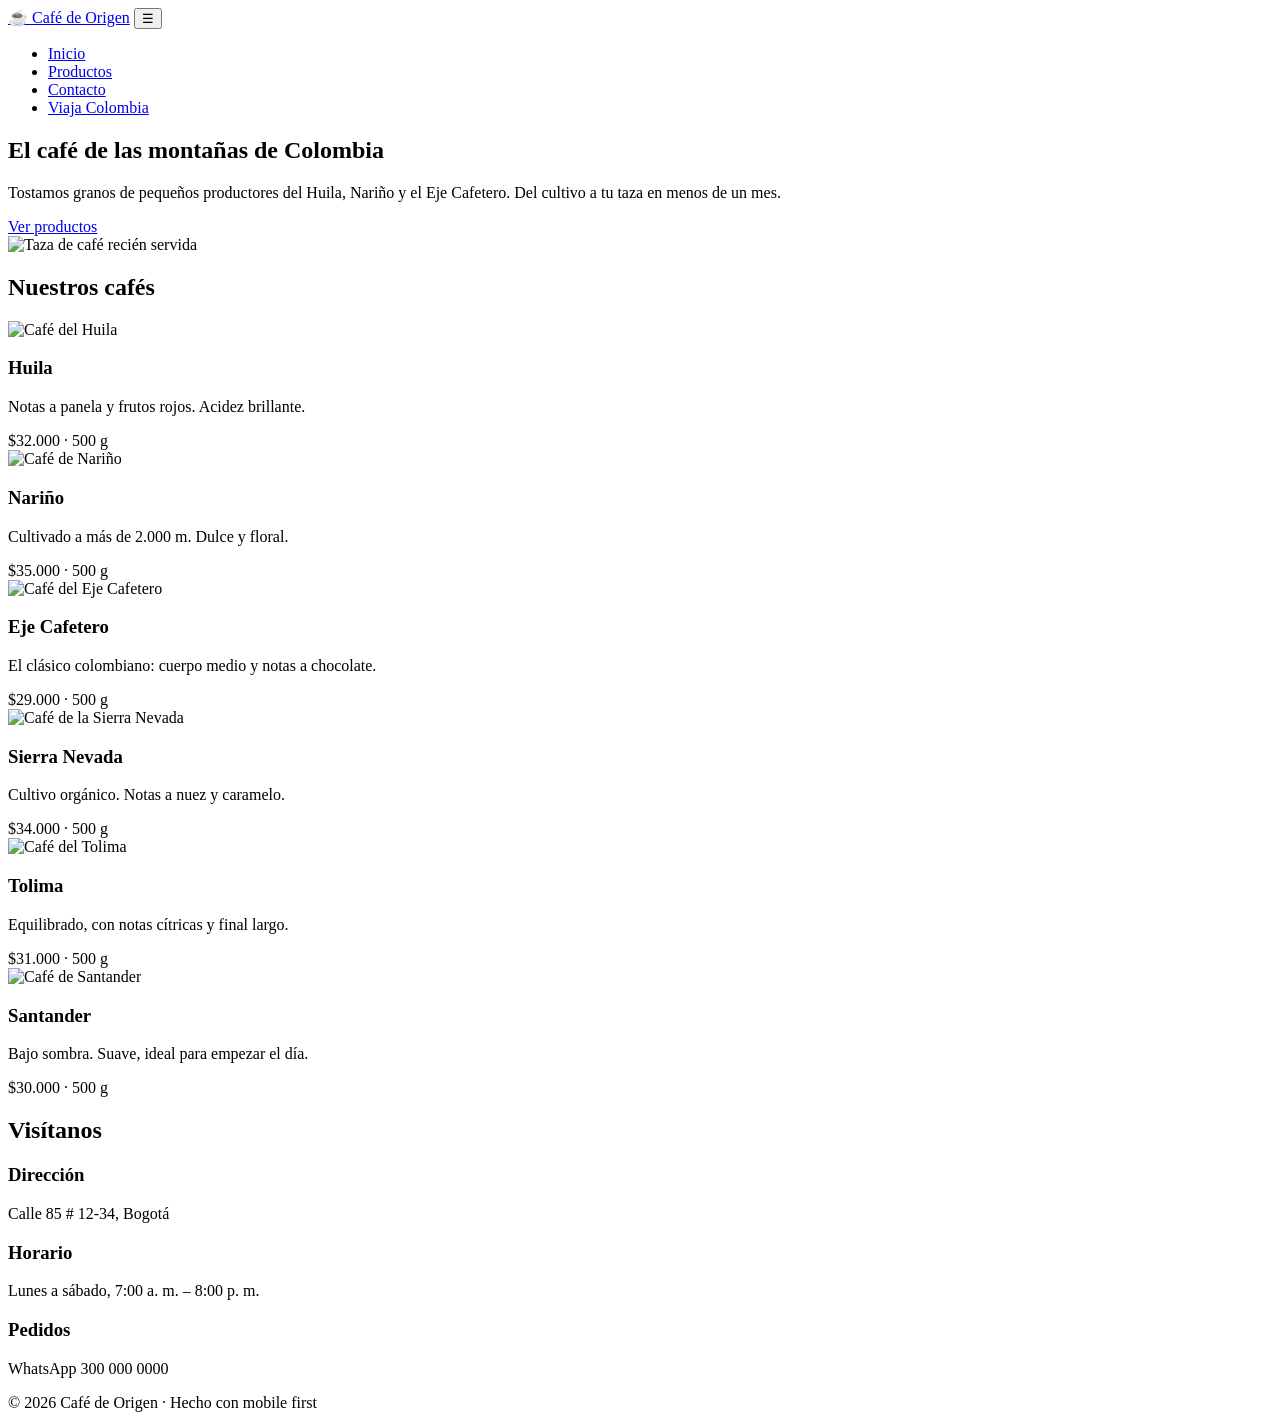
==== index.html @ 72e5ef97 "fin" ====
<!DOCTYPE html>
<html lang="es">
<head>
  <meta charset="UTF-8">
  <meta name="viewport" content="width=device-width, initial-scale=1.0">
  <title>Café de Origen</title>
  <link rel="stylesheet" href="css/styles.css">
  <script src="js/menu.js" defer></script>
</head>
<body>

  <header class="header">
    <div class="contenedor header__contenido">
      <a href="#inicio" class="logo">☕ Café de Origen</a>

      <button class="menu-boton" aria-label="Abrir menú">☰</button>

      <nav>
        <ul class="nav__lista">
          <li><a href="#inicio">Inicio</a></li>
          <li><a href="#productos">Productos</a></li>
          <li><a href="#contacto">Contacto</a></li>
          <li><a href="viajacolombia/index.html" class="nav__destacado">Viaja Colombia</a></li>
        </ul>
      </nav>
    </div>
  </header>

  <main>

    <section class="hero" id="inicio">
      <div class="contenedor hero__contenido">
        <div class="hero__texto">
          <h1>El café de las montañas de Colombia</h1>
          <p>Tostamos granos de pequeños productores del Huila, Nariño y el Eje Cafetero. Del cultivo a tu taza en menos de un mes.</p>
          <a href="#productos" class="boton">Ver productos</a>
        </div>

        <img class="hero__imagen"
          src="https://placehold.co/800x600/4b2e2a/f7f1e8.png?text=Cafe+de+Origen"
          alt="Taza de café recién servida">
      </div>
    </section>

    <section class="productos" id="productos">
      <div class="contenedor">
        <h2>Nuestros cafés</h2>

        <div class="tarjetas">

          <article class="tarjeta">
            <img src="https://placehold.co/600x400/6b4226/f7f1e8.png?text=Huila" alt="Café del Huila">
            <div class="tarjeta__cuerpo">
              <h3>Huila</h3>
              <p>Notas a panela y frutos rojos. Acidez brillante.</p>
              <span class="precio">$32.000 · 500 g</span>
            </div>
          </article>

          <article class="tarjeta">
            <img src="https://placehold.co/600x400/6b4226/f7f1e8.png?text=Narino" alt="Café de Nariño">
            <div class="tarjeta__cuerpo">
              <h3>Nariño</h3>
              <p>Cultivado a más de 2.000 m. Dulce y floral.</p>
              <span class="precio">$35.000 · 500 g</span>
            </div>
          </article>

          <article class="tarjeta">
            <img src="https://placehold.co/600x400/6b4226/f7f1e8.png?text=Eje+Cafetero" alt="Café del Eje Cafetero">
            <div class="tarjeta__cuerpo">
              <h3>Eje Cafetero</h3>
              <p>El clásico colombiano: cuerpo medio y notas a chocolate.</p>
              <span class="precio">$29.000 · 500 g</span>
            </div>
          </article>

          <article class="tarjeta">
            <img src="https://placehold.co/600x400/6b4226/f7f1e8.png?text=Sierra+Nevada" alt="Café de la Sierra Nevada">
            <div class="tarjeta__cuerpo">
              <h3>Sierra Nevada</h3>
              <p>Cultivo orgánico. Notas a nuez y caramelo.</p>
              <span class="precio">$34.000 · 500 g</span>
            </div>
          </article>

          <article class="tarjeta">
            <img src="https://placehold.co/600x400/6b4226/f7f1e8.png?text=Tolima" alt="Café del Tolima">
            <div class="tarjeta__cuerpo">
              <h3>Tolima</h3>
              <p>Equilibrado, con notas cítricas y final largo.</p>
              <span class="precio">$31.000 · 500 g</span>
            </div>
          </article>

          <article class="tarjeta">
            <img src="https://placehold.co/600x400/6b4226/f7f1e8.png?text=Santander" alt="Café de Santander">
            <div class="tarjeta__cuerpo">
              <h3>Santander</h3>
              <p>Bajo sombra. Suave, ideal para empezar el día.</p>
              <span class="precio">$30.000 · 500 g</span>
            </div>
          </article>

        </div>
      </div>
    </section>

    <section class="contacto" id="contacto">
      <div class="contenedor">
        <h2>Visítanos</h2>

        <div class="contacto__grid">
          <div class="contacto__bloque">
            <h3>Dirección</h3>
            <p>Calle 85 # 12-34, Bogotá</p>
          </div>

          <div class="contacto__bloque">
            <h3>Horario</h3>
            <p>Lunes a sábado, 7:00 a. m. – 8:00 p. m.</p>
          </div>

          <div class="contacto__bloque">
            <h3>Pedidos</h3>
            <p>WhatsApp 300 000 0000</p>
          </div>
        </div>
      </div>
    </section>

  </main>

  <footer class="footer">
    <p>© 2026 Café de Origen · Hecho con mobile first</p>
  </footer>

</body>
</html>
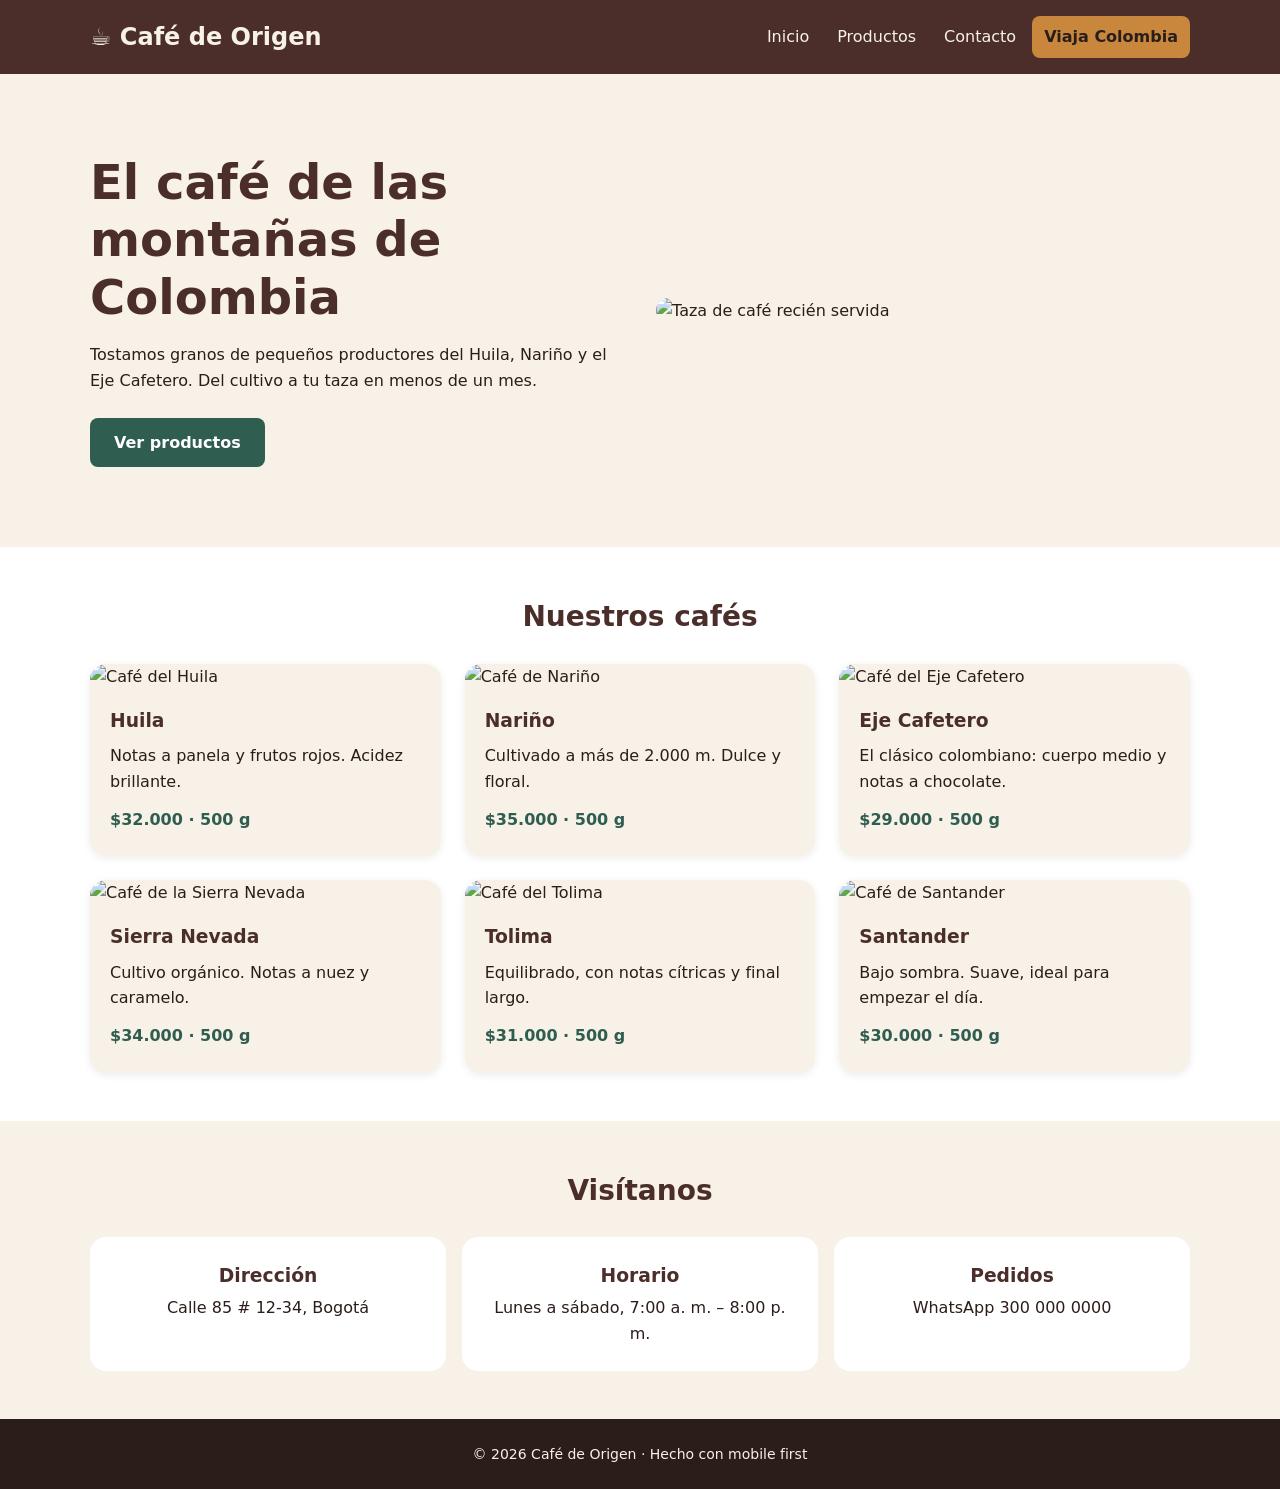
==== commit cf74d6cd: "correcion" ====
--- a/index.html
+++ b/index.html
@@ -5,8 +5,8 @@
   <meta charset="UTF-8">
   <meta name="viewport" content="width=device-width, initial-scale=1.0">
   <title>Café de Origen</title>
-  <link rel="stylesheet" href="css/styles.css">
-  <script src="js/menu.js" defer></script>
+  <link rel="stylesheet" href="CSS/styles.css">
+  <script src="JS/menu.js" defer></script>
 </head>
 <body>
 
--- a/CSS/styles.css
+++ b/CSS/styles.css
@@ -0,0 +1,254 @@
+
+* {
+  box-sizing: border-box;
+  margin: 0;
+  padding: 0;
+}
+
+html {
+  font-size: 100%;
+  scroll-behavior: smooth;
+}
+
+body {
+  font-family: system-ui, "Segoe UI", Roboto, Arial, sans-serif;
+  font-size: 1rem;
+  line-height: 1.6;
+  color: #2b1d1a;
+  background-color: #f7f1e8;
+}
+
+a {
+  color: inherit;
+  text-decoration: none;
+}
+
+ul {
+  list-style: none;
+}
+
+h2 {
+  font-size: 1.75rem;
+  color: #4b2e2a;
+  text-align: center;
+  margin-bottom: 1.5rem;
+}
+
+img {
+  max-width: 100%;
+  height: auto;
+  display: block;
+}
+
+.contenedor {
+  width: 90%;
+  max-width: 1100px;
+  margin: 0 auto;
+}
+
+.header {
+  background-color: #4b2e2a;
+  color: #f7f1e8;
+  padding: 1rem 0;
+}
+
+.header__contenido {
+  display: flex;
+  flex-direction: column;
+  align-items: center;
+  gap: 1rem;
+}
+
+.logo {
+  font-size: 1.5rem;
+  font-weight: 700;
+}
+
+.nav__lista {
+  display: none;
+  flex-direction: column;
+  align-items: center;
+  gap: 0.5rem;
+}
+
+.nav__lista.abierto {
+  display: flex;
+}
+
+.nav__lista a {
+  display: block;
+  padding: 0.5rem 1rem;
+  border-radius: 0.5rem;
+}
+
+.nav__lista a:hover {
+  background-color: rgba(255, 255, 255, 0.15);
+}
+
+.nav__destacado {
+  background-color: #c8873d;
+  color: #2b1d1a;
+  font-weight: 700;
+}
+
+.menu-boton {
+  display: block;
+  background: none;
+  border: none;
+  color: #f7f1e8;
+  font-size: 2rem;
+  cursor: pointer;
+}
+
+.hero {
+  padding: 3rem 0;
+}
+
+.hero__contenido {
+  display: grid;
+  gap: 2rem;
+}
+
+.hero h1 {
+  font-size: 2rem;
+  line-height: 1.2;
+  color: #4b2e2a;
+  margin-bottom: 1rem;
+}
+
+.hero p {
+  margin-bottom: 1.5rem;
+}
+
+.boton {
+  display: inline-block;
+  background-color: #2f5d50;
+  color: #ffffff;
+  padding: 0.75rem 1.5rem;
+  border-radius: 0.5rem;
+  font-weight: 700;
+}
+
+.hero__imagen {
+  border-radius: 1rem;
+}
+
+.productos {
+  background-color: #ffffff;
+  padding: 3rem 0;
+}
+
+.tarjetas {
+  display: grid;
+  grid-template-columns: 1fr;
+  gap: 1.5rem;
+}
+
+.tarjeta {
+  background-color: #f7f1e8;
+  border-radius: 1rem;
+  overflow: hidden;
+  box-shadow: 0 2px 8px rgba(0, 0, 0, 0.08);
+}
+
+.tarjeta__cuerpo {
+  padding: 1rem 1.25rem 1.5rem;
+}
+
+.tarjeta h3 {
+  color: #4b2e2a;
+  margin-bottom: 0.5rem;
+}
+
+.precio {
+  display: block;
+  margin-top: 0.75rem;
+  font-weight: 700;
+  color: #2f5d50;
+}
+
+.contacto {
+  padding: 3rem 0;
+}
+
+.contacto__grid {
+  display: flex;
+  flex-direction: column;
+  gap: 1rem;
+}
+
+.contacto__bloque {
+  background-color: #ffffff;
+  padding: 1.5rem;
+  border-radius: 1rem;
+  text-align: center;
+}
+
+.contacto__bloque h3 {
+  color: #4b2e2a;
+  margin-bottom: 0.25rem;
+}
+
+.footer {
+  background-color: #2b1d1a;
+  color: #f7f1e8;
+  text-align: center;
+  padding: 1.5rem 0;
+  font-size: 0.875rem;
+}
+
+@media (min-width: 768px) {
+  .header__contenido {
+    flex-direction: row;
+    justify-content: space-between;
+  }
+
+  .menu-boton {
+    display: none;
+  }
+
+  .nav__lista {
+    display: flex;
+    flex-direction: row;
+    gap: 0.25rem;
+  }
+
+  .nav__lista a {
+    padding: 0.5rem 0.75rem;
+  }
+
+  .hero h1 {
+    font-size: 2.5rem;
+  }
+
+  .tarjetas {
+    grid-template-columns: repeat(2, 1fr);
+  }
+
+  .contacto__grid {
+    flex-direction: row;
+  }
+
+  .contacto__bloque {
+    flex: 1;
+  }
+}
+
+@media (min-width: 1024px) {
+  .hero {
+    padding: 5rem 0;
+  }
+
+  .hero__contenido {
+    grid-template-columns: 1fr 1fr;
+    align-items: center;
+  }
+
+  .hero h1 {
+    font-size: 3rem;
+  }
+
+  .tarjetas {
+    grid-template-columns: repeat(3, 1fr);
+  }
+}
